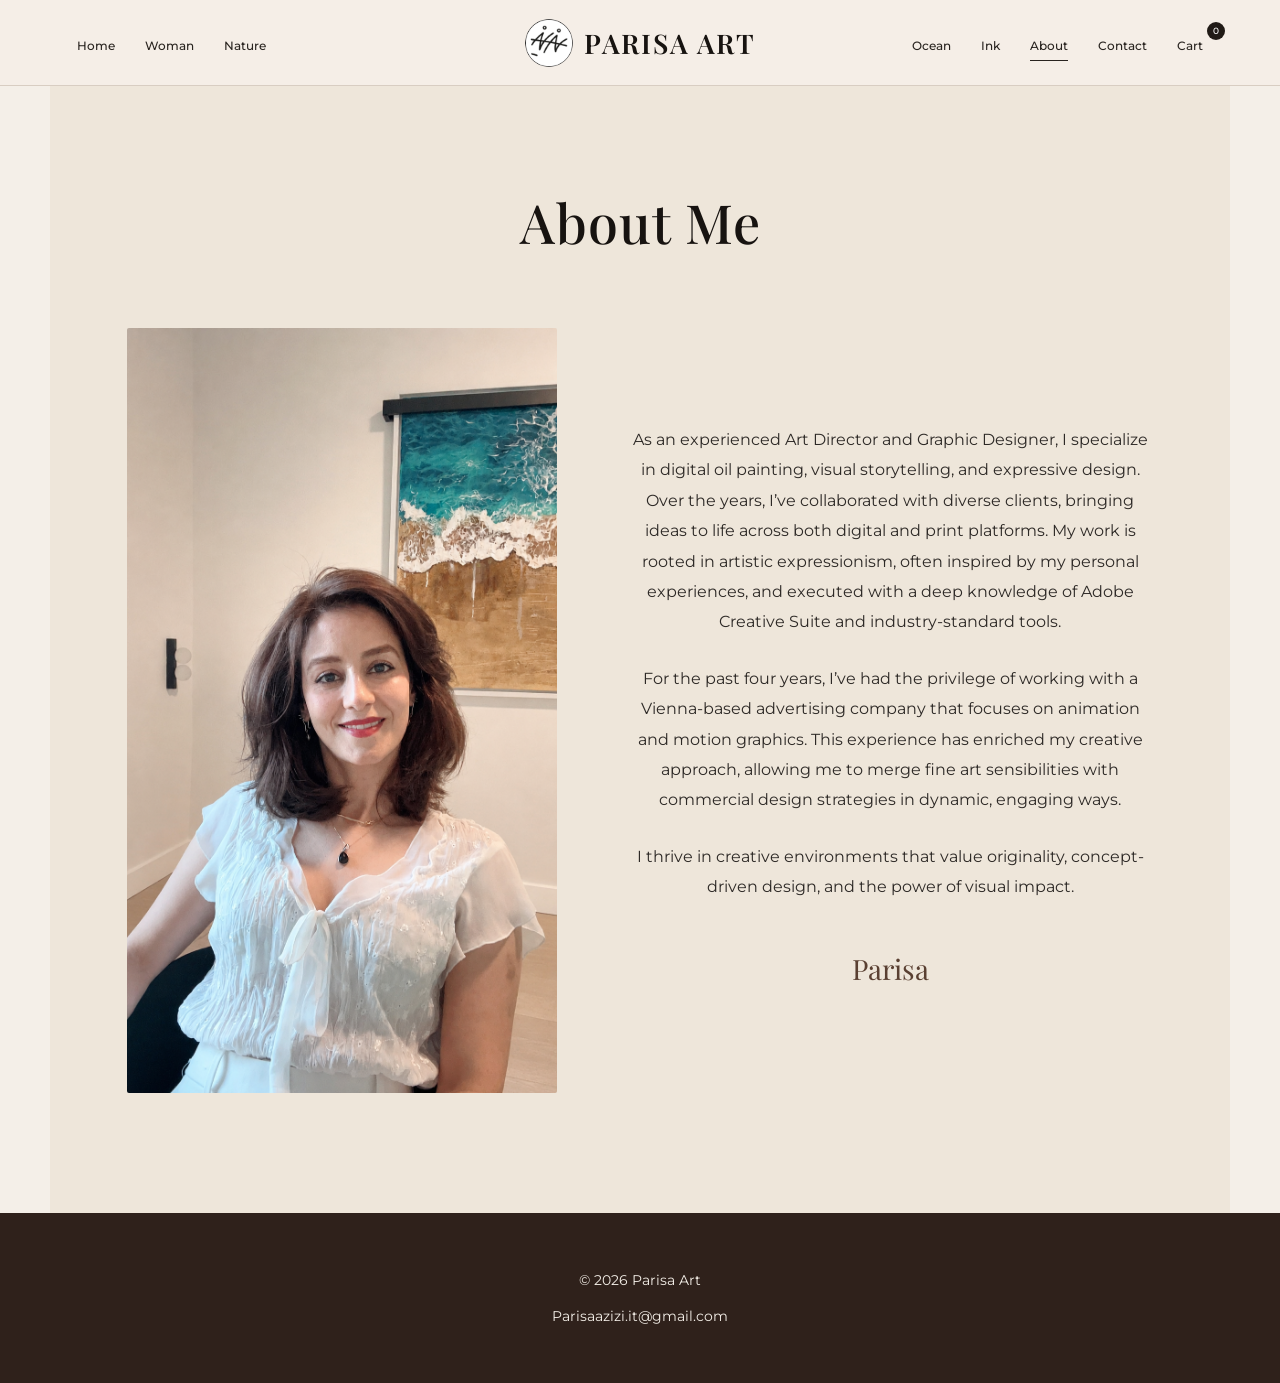
==== about.html @ 65ff2306 "Add files via upload" ====
<!DOCTYPE html>
<html lang="en">
<head>
    <meta charset="UTF-8">
    <meta name="viewport" content="width=device-width, initial-scale=1.0">

    <title>About Me | Parisa Art</title>

    <link rel="icon" type="image/png" href="image/Icon.png">
    <link rel="apple-touch-icon" href="image/Icon.png">

    <link rel="stylesheet" href="style.css">
    <link rel="stylesheet" href="home.css">

    <link rel="preconnect" href="https://fonts.googleapis.com">
    <link rel="preconnect" href="https://fonts.gstatic.com" crossorigin>

    <link href="https://fonts.googleapis.com/css2?family=Montserrat:wght@400;500;600&family=Playfair+Display:wght@500;600&display=swap" rel="stylesheet">

    <style>
        body {
            margin: 0;
            background: #f4efe8;
            color: #171310;
            font-family: "Montserrat", sans-serif;
        }

        .about-page {
            min-height: 100vh;
        }

        .about-section {
            max-width: 1180px;
            margin: 0 auto;
            padding: 100px 6% 120px;
        }

        .about-title {
            text-align: center;
            font-family: "Playfair Display", serif;
            font-size: 54px;
            font-weight: 500;
            margin: 0 0 70px;
            letter-spacing: 1px;
        }

        .about-content {
            display: grid;
            grid-template-columns: 0.9fr 1.1fr;
            gap: 70px;
            align-items: center;
        }

        .about-image-wrapper {
            width: 100%;
        }

        .about-image {
            width: 100%;
            display: block;
            object-fit: cover;
            border-radius: 2px;
        }

        .about-text {
            font-size: 16px;
            line-height: 1.9;
            color: #2d2926;
        }

        .about-text p {
            margin: 0 0 26px;
        }

        .about-signature {
            margin-top: 40px;
            font-family: "Playfair Display", serif;
            font-size: 28px;
            color: #5a4032;
        }

        .about-footer {
            background: #2f211b;
            color: #f4efe8;
            padding: 45px 6%;
            text-align: center;
        }

        .about-footer p {
            margin: 8px 0;
            font-size: 14px;
        }

        .about-footer a {
            color: #f4efe8;
            text-decoration: none;
        }

        @media (max-width: 900px) {
            .about-section {
                padding-top: 70px;
            }

            .about-title {
                font-size: 42px;
                margin-bottom: 50px;
            }

            .about-content {
                grid-template-columns: 1fr;
                gap: 45px;
            }

            .about-image-wrapper {
                max-width: 560px;
                margin: 0 auto;
            }
        }

        @media (max-width: 600px) {
            .about-section {
                padding: 55px 7% 80px;
            }

            .about-title {
                font-size: 34px;
                margin-bottom: 40px;
            }

            .about-text {
                font-size: 15px;
                line-height: 1.8;
            }

            .about-signature {
                font-size: 24px;
            }
        }
    </style>
</head>

<body class="about-page">

<header class="home-header">

    <nav class="home-nav home-nav-left">
        <a href="index.html">Home</a>
        <a href="woman.html">Woman</a>
        <a href="nature.html">Nature</a>
    </nav>

    <a href="index.html" class="home-logo">
        <img src="image/Icon.png" alt="Parisa Art Logo" class="home-logo-image">
        <span>PARISA ART</span>
    </a>

    <nav class="home-nav home-nav-right">
        <a href="ocean.html">Ocean</a>
        <a href="ink.html">Ink</a>
        <a href="about.html" class="active">About</a>
        <a href="index.html#contact">Contact</a>
        <a href="cart.html" class="home-cart">
            Cart <span id="cart-count">0</span>
        </a>
    </nav>

</header>


<main>

    <section class="about-section">

        <h1 class="about-title">About Me</h1>

        <div class="about-content">

            <div class="about-image-wrapper">
                <img
                    src="image/About me.png"
                    alt="Parisa Azizi"
                    class="about-image"
                >
            </div>

            <div class="about-text">

                <p>
                    As an experienced Art Director and Graphic Designer, I specialize in
                    digital oil painting, visual storytelling, and expressive design.
                    Over the years, I’ve collaborated with diverse clients, bringing ideas
                    to life across both digital and print platforms. My work is rooted in
                    artistic expressionism, often inspired by my personal experiences,
                    and executed with a deep knowledge of Adobe Creative Suite and
                    industry-standard tools.
                </p>

                <p>
                    For the past four years, I’ve had the privilege of working with a
                    Vienna-based advertising company that focuses on animation and motion
                    graphics. This experience has enriched my creative approach, allowing
                    me to merge fine art sensibilities with commercial design strategies
                    in dynamic, engaging ways.
                </p>

                <p>
                    I thrive in creative environments that value originality,
                    concept-driven design, and the power of visual impact.
                </p>

                <div class="about-signature">
                    Parisa
                </div>

            </div>

        </div>

    </section>

</main>


<footer class="about-footer">

    <p>© 2026 Parisa Art</p>

    <p>
        <a href="mailto:Parisaazizi.it@gmail.com">
            Parisaazizi.it@gmail.com
        </a>
    </p>

</footer>

<script src="script.js"></script>

</body>
</html>
---- style.css ----
/* =========================
   GENERAL
========================= */

* {
    margin: 0;
    padding: 0;
    box-sizing: border-box;
}


html {
    scroll-behavior: smooth;
}


body {
    font-family: "Montserrat", sans-serif;

    background: #fffdf9;

    color: #1c1c1c;
}


a {
    color: inherit;
}


button {
    font-family: inherit;
}



/* =========================
   HEADER
========================= */

.site-header {
    min-height: 82px;

    display: grid;

    grid-template-columns:
        1fr auto 1fr;

    align-items: center;

    padding:
        0 5%;

    background: white;

    border-bottom:
        1px solid #e8e4dd;

    position: sticky;

    top: 0;

    z-index: 100;
}


.logo {
    justify-self: start;

    text-decoration: none;

    font-size: 22px;

    font-weight: 500;

    letter-spacing: 5px;
}


.main-nav {
    display: flex;

    align-items: center;

    justify-content: center;

    gap: 38px;
}


.main-nav a {
    text-decoration: none;

    font-size: 11px;

    letter-spacing: 1px;
}


.main-nav a:hover {
    opacity: 0.5;
}


.cart-link {
    justify-self: end;

    position: relative;

    text-decoration: none;

    font-size: 11px;

    letter-spacing: 1px;
}


#cart-count {
    display: inline-flex;

    align-items: center;

    justify-content: center;

    width: 20px;

    height: 20px;

    margin-left: 5px;

    border-radius: 50%;

    background: #1c1c1c;

    color: white;

    font-size: 10px;
}



/* =========================
   HOME INTRO
========================= */

.home-intro {
    padding:
        110px 20px
        70px;

    text-align: center;
}


.eyebrow {
    margin-bottom: 20px;

    font-size: 10px;

    letter-spacing: 5px;

    text-transform: uppercase;
}


.home-intro h1 {
    font-family:
        "Playfair Display",
        serif;

    font-size:
        clamp(
            48px,
            6vw,
            85px
        );

    font-weight: 500;

    line-height: 1;
}


.intro-text {
    margin-top: 25px;

    color: #777;

    font-size: 14px;
}



/* =========================
   HOME CATEGORIES
========================= */

.home-categories {
    width: min(
        1450px,
        92%
    );

    margin:
        0 auto 120px;

    display: grid;

    grid-template-columns:
        repeat(
            2,
            minmax(0, 1fr)
        );

    gap: 55px 35px;
}


.category-card {
    text-decoration: none;

    display: block;
}


.category-image {
    overflow: hidden;

    background: #eee8df;
}


.category-image img {
    width: 100%;

    height: 620px;

    display: block;

    object-fit: cover;

    transition:
        transform 0.5s ease;
}


.category-card:hover
.category-image img {
    transform:
        scale(1.025);
}


.category-info {
    padding:
        20px 2px;
}


.category-info h2 {
    margin-bottom: 8px;

    font-family:
        "Playfair Display",
        serif;

    font-size: 36px;

    font-weight: 500;
}


.category-info span {
    font-size: 11px;

    letter-spacing: 1px;
}



/* =========================
   ABOUT HOME
========================= */

.about-section {
    padding:
        120px 20px;

    text-align: center;

    background: #eee6da;
}


.about-section h2 {
    margin:
        20px 0 25px;

    font-family:
        "Playfair Display",
        serif;

    font-size: 50px;

    font-weight: 500;
}


.about-section > p:last-child {
    max-width: 650px;

    margin: auto;

    color: #555;

    line-height: 1.9;

    font-size: 14px;
}



/* =========================
   COLLECTION HEADER
========================= */

.collection-header {
    padding:
        100px 20px
        75px;

    text-align: center;
}


.collection-header h1 {
    font-family:
        "Playfair Display",
        serif;

    font-size:
        clamp(
            45px,
            6vw,
            72px
        );

    font-weight: 500;
}


.collection-header > p:last-child {
    max-width: 650px;

    margin:
        22px auto 0;

    color: #777;

    font-size: 14px;

    line-height: 1.8;
}



/* =========================
   COLLECTION GRID
========================= */

.collection-container {
    width: min(
        1450px,
        92%
    );

    margin:
        0 auto;

    padding-bottom:
        120px;
}


.art-grid {
    display: grid;

    grid-template-columns:
        repeat(
            3,
            minmax(0, 1fr)
        );

    gap:
        70px 35px;
}


.art-card {
    min-width: 0;
}


.image-container {
    position: relative;

    overflow: hidden;

    background: #f1ece4;
}


.image-container img {
    width: 100%;

    height: 520px;

    display: block;

    object-fit: contain;

    background: #f1ece4;

    transition:
        transform 0.4s ease;
}


.art-card:hover
.image-container img {
    transform:
        scale(1.015);
}



/* =========================
   FAVORITE
========================= */

.heart {
    position: absolute;

    top: 15px;

    right: 15px;

    width: 40px;

    height: 40px;

    display: flex;

    align-items: center;

    justify-content: center;

    border: none;

    border-radius: 50%;

    background:
        rgba(
            255,
            255,
            255,
            0.92
        );

    cursor: pointer;

    font-size: 20px;
}


.heart.active {
    color: #a32929;
}



/* =========================
   ART INFO
========================= */

.art-details {
    padding-top: 18px;
}


.art-details h3 {
    margin-bottom: 7px;

    font-size: 16px;

    font-weight: 600;
}


.art-details p {
    min-height: 28px;

    margin-bottom: 18px;

    color: #777;

    font-size: 11px;
}


.art-bottom {
    display: flex;

    justify-content:
        space-between;

    align-items: center;

    gap: 20px;
}


.art-bottom strong {
    font-size: 16px;
}


.add-cart {
    border: none;

    background: transparent;

    cursor: pointer;

    text-decoration: underline;

    font-size: 11px;
}



/* =========================
   FOOTER
========================= */

footer {
    padding:
        65px 20px;

    text-align: center;

    background: #1d1d1d;

    color: white;

    font-size: 11px;

    line-height: 2;
}


.footer-logo {
    margin-bottom: 14px;

    font-size: 23px;

    letter-spacing: 5px;
}



/* =========================
   CART PAGE
========================= */

.cart-page {
    width: min(
        1100px,
        90%
    );

    min-height: 65vh;

    margin:
        80px auto;
}


.cart-page h1 {
    margin-bottom: 45px;

    font-family:
        "Playfair Display",
        serif;

    font-size: 52px;

    font-weight: 500;
}


.cart-item {
    display: grid;

    grid-template-columns:
        120px
        1fr
        auto
        auto;

    gap: 25px;

    align-items: center;

    padding:
        25px 0;

    border-bottom:
        1px solid #ddd;
}


.cart-item-image {
    width: 110px;

    height: 130px;

    object-fit: contain;

    background: #f1ece4;
}


.cart-item-info h3 {
    margin-bottom: 8px;

    font-size: 16px;
}


.cart-item-info p {
    color: #777;

    font-size: 11px;
}


.cart-item-price {
    font-weight: 600;
}


.remove-button {
    border: none;

    background: transparent;

    cursor: pointer;

    text-decoration: underline;
}


.cart-summary {
    width: min(
        420px,
        100%
    );

    margin:
        50px 0
        0 auto;

    padding: 30px;

    background: #f1ece4;
}


.cart-summary-row {
    display: flex;

    justify-content:
        space-between;

    margin-bottom: 25px;

    font-size: 19px;

    font-weight: 600;
}


.checkout-button {
    width: 100%;

    padding: 16px;

    border: none;

    background: #1d1d1d;

    color: white;

    cursor: pointer;
}


.empty-cart {
    padding:
        60px 0;

    color: #777;
}



/* =========================
   TABLET
========================= */

@media
(max-width: 1000px) {

    .site-header {
        grid-template-columns:
            1fr auto;
    }


    .main-nav {
        display: none;
    }


    .home-categories {
        grid-template-columns:
            1fr 1fr;
    }


    .category-image img {
        height: 480px;
    }


    .art-grid {
        grid-template-columns:
            repeat(
                2,
                1fr
            );
    }

}



/* =========================
   MOBILE
========================= */

@media
(max-width: 650px) {

    .site-header {
        min-height: 70px;

        padding:
            0 20px;
    }


    .logo {
        font-size: 17px;

        letter-spacing: 3px;
    }


    .home-intro {
        padding-top: 80px;
    }


    .home-categories {
        grid-template-columns:
            1fr;

        gap: 45px;
    }


    .category-image img {
        height: 480px;
    }


    .category-info h2 {
        font-size: 31px;
    }


    .collection-container {
        width: calc(
            100% - 40px
        );
    }


    .art-grid {
        grid-template-columns:
            1fr;
    }


    .image-container img {
        height: auto;

        max-height: 650px;
    }


    .cart-item {
        grid-template-columns:
            90px 1fr;
    }


    .cart-item-price,
    .remove-button {
        grid-column: 2;
    }

}
---- home.css ----
/* =========================================
   HOME PAGE
========================================= */

.home-page {
    margin: 0;
    background: #fffaf5 !important;
    color: #241f1b;
}


/* =========================================
   HEADER
========================================= */

.home-header {
    height: 86px;

    display: grid;

    grid-template-columns:
        1fr auto 1fr;

    align-items: center;

    padding: 0 6%;

    background: #f5eee7;

    border-bottom:
        1px solid #d8cdc2;

    position: relative;

    z-index: 20;
}


.home-nav {
    display: flex;

    align-items: center;

    gap: 30px;
}


.home-nav-left {
    justify-content: flex-start;
}


.home-nav-right {
    justify-content: flex-end;
}


.home-nav a {
    position: relative;

    padding: 32px 0 27px;

    color: #28231f;

    text-decoration: none;

    font-size: 12px;

    font-weight: 500;
}


.home-nav a::after {
    content: "";

    position: absolute;

    left: 0;

    bottom: 19px;

    width: 0;

    height: 1px;

    background: #28231f;

    transition: width 0.25s ease;
}


.home-nav a:hover::after,
.home-nav a.active::after {
    width: 100%;
}


/* =========================================
   LOGO
========================================= */

.home-logo {
    display: flex;

    align-items: center;

    justify-content: center;

    gap: 11px;

    color: #171310;

    text-decoration: none;

    font-family:
        "Playfair Display",
        serif;

    font-size: 27px;

    font-weight: 600;

    letter-spacing: 2px;

    white-space: nowrap;
}


.home-logo-image {
    width: 48px;

    height: 48px;

    display: block;

    object-fit: cover;

    border-radius: 50%;
}


.home-cart {
    position: relative;
}


.home-cart #cart-count {
    position: absolute;

    top: 16px;

    right: -22px;

    width: 18px;

    height: 18px;

    display: flex;

    align-items: center;

    justify-content: center;

    background: #201a16;

    color: white;

    border-radius: 50%;

    font-size: 9px;
}


/* =========================================
   HERO
========================================= */

.home-hero {
    position: relative;

    min-height: 610px;

    display: flex;

    align-items: center;

    justify-content: center;

    overflow: hidden;

    text-align: center;

    background: #ddd;
}


.home-hero-background {
    position: absolute;

    inset: -20px;

    background-image:
        url("image/Head.jpg");

    background-size: cover;

    background-position: center;

    filter: blur(7px);

    transform: scale(1.06);
}


.home-hero::after {
    content: "";

    position: absolute;

    inset: 0;

    background:
        rgba(255, 248, 241, 0.10);
}


.home-hero-content {
    position: relative;

    z-index: 2;

    max-width: 950px;

    padding: 50px 25px;

    color: #161311;
}


.home-hero-content > p {
    margin-bottom: 32px;

    font-size: 15px;

    letter-spacing: 1px;
}


.home-hero-content h1 {
    margin-bottom: 24px;

    font-family:
        "Playfair Display",
        serif;

    font-size:
        clamp(
            58px,
            7vw,
            90px
        );

    font-weight: 600;

    line-height: 1;
}


.home-hero-content span {
    font-size: 16px;
}


/* =========================================
   ABOUT ME BROWN STRIP
========================================= */

.about-strip {
    padding:
        55px 7%;

    background: #8e6c55;

    color: #fffaf4;
}


.about-strip-inner {
    width:
        min(
            1250px,
            100%
        );

    margin: auto;

    display: grid;

    grid-template-columns:
        0.8fr 1.2fr;

    gap: 80px;

    align-items: center;
}


.about-strip-title > p {
    margin-bottom: 10px;

    font-size: 10px;

    letter-spacing: 4px;
}


.about-strip-title h2 {
    font-family:
        "Playfair Display",
        serif;

    font-size: 47px;

    font-weight: 500;
}


.about-strip-text p {
    max-width: 650px;

    margin-bottom: 15px;

    font-size: 14px;

    line-height: 1.9;

    color: #f6eee8;
}


/* =========================================
   COLLECTION BANNER
========================================= */

.collection-banner {
    margin:
        55px auto 45px;

    width:
        min(
            92%,
            1400px
        );

    padding:
        50px 20px;

    text-align: center;

    background:
        linear-gradient(
            115deg,
            #d9c4b2,
            #f1e4d8,
            #c8ac95
        );

    border:
        1px solid #d5c4b5;
}


.collection-banner > p {
    margin-bottom: 10px;

    font-size: 10px;

    letter-spacing: 5px;
}


.collection-banner h2 {
    font-family:
        "Playfair Display",
        serif;

    font-size: 51px;

    font-weight: 500;
}


.collection-banner span {
    display: block;

    margin-top: 12px;

    font-size: 13px;

    color: #66584d;
}


/* =========================================
   FOUR COLLECTIONS
========================================= */

.home-collections {
    width:
        min(
            1400px,
            92%
        );

    margin:
        0 auto 110px;

    display: grid;

    grid-template-columns:
        repeat(
            4,
            minmax(0, 1fr)
        );

    gap: 20px;
}


.home-collection-card {
    display: block;

    background: #eee2d7;

    border:
        1px solid #dfd0c3;

    text-decoration: none;

    transition:
        transform 0.25s ease;
}


.home-collection-card:hover {
    transform:
        translateY(-5px);
}


.home-collection-image {
    margin:
        14px 14px 0;

    overflow: hidden;

    background: #ddd2c8;
}


.home-collection-image img {
    width: 100%;

    height: 390px;

    display: block;

    object-fit: cover;

    transition:
        transform 0.45s ease;
}


.home-collection-card:hover
.home-collection-image img {
    transform:
        scale(1.025);
}


.home-collection-info {
    padding:
        20px 18px 25px;

    text-align: center;

    color: #2d261f;
}


.home-collection-info p {
    margin-bottom: 5px;

    color: #89766a;

    font-size: 9px;

    letter-spacing: 2px;

    text-transform: uppercase;
}


.home-collection-info h3 {
    margin-bottom: 20px;

    font-family:
        "Playfair Display",
        serif;

    font-size: 26px;

    font-weight: 500;
}


.home-collection-info span {
    display: inline-block;

    padding:
        11px 22px;

    background: #c5aa94;

    font-size: 9px;

    letter-spacing: 1px;
}


/* =========================================
   ARTIST STORY
========================================= */

.home-about {
    display: grid;

    grid-template-columns:
        1fr 1fr;

    gap: 90px;

    padding:
        100px 10%;

    background: #f1e7dd;
}


.home-about-left > p {
    margin-bottom: 17px;

    font-size: 10px;

    letter-spacing: 5px;
}


.home-about-left h2 {
    max-width: 550px;

    font-family:
        "Playfair Display",
        serif;

    font-size: 56px;

    font-weight: 500;

    line-height: 1.05;
}


.home-about-right {
    display: flex;

    flex-direction: column;

    justify-content: center;
}


.home-about-right p {
    max-width: 600px;

    margin-bottom: 17px;

    color: #62574e;

    font-size: 14px;

    line-height: 1.9;
}


/* =========================================
   CONTACT - WHITE SECTION
========================================= */

.home-contact-white {
    padding:
        105px 10%;

    display: grid;

    grid-template-columns:
        0.8fr 1.2fr;

    gap: 90px;

    background: #fffaf5;

    color: #2a241f;
}


.contact-white-title > p {
    margin-bottom: 15px;

    color: #8f7665;

    font-size: 10px;

    letter-spacing: 5px;
}


.contact-white-title h2 {
    margin: 0;

    font-family:
        "Playfair Display",
        serif;

    font-size: 55px;

    font-weight: 500;
}


.contact-white-intro {
    max-width: 650px;

    margin:
        0 0 35px;

    color: #665a51;

    font-size: 14px;

    line-height: 1.9;
}


.contact-white-row {
    padding:
        20px 0;

    border-top:
        1px solid #d8cdc3;
}


.contact-white-row:last-child {
    border-bottom:
        1px solid #d8cdc3;
}


.contact-white-row span {
    display: block;

    margin-bottom: 8px;

    color: #9b8372;

    font-size: 9px;

    letter-spacing: 3px;
}


.contact-white-row a {
    color: #2a241f;

    text-decoration: none;

    font-family:
        "Playfair Display",
        serif;

    font-size: 22px;
}


.contact-white-row a:hover {
    opacity: 0.6;
}


/* =========================================
   FOOTER
========================================= */

.home-footer {
    padding:
        65px 20px;

    text-align: center;

    background: #231f1b;

    color: white;
}


.home-footer-logo {
    display: inline-block;

    margin-bottom: 30px;

    color: white;

    text-decoration: none;

    font-family:
        "Playfair Display",
        serif;

    font-size: 27px;

    letter-spacing: 4px;
}


.home-footer-links {
    display: flex;

    justify-content: center;

    flex-wrap: wrap;

    gap: 30px;

    margin-bottom: 32px;
}


.home-footer-links a {
    color: #e9ded4;

    text-decoration: none;

    font-size: 11px;
}


.home-footer > p {
    color: #b6aaa0;

    font-size: 10px;
}


/* =========================================
   TABLET
========================================= */

@media
(max-width: 1000px) {

    .home-header {
        grid-template-columns:
            1fr auto;
    }


    .home-nav-left,
    .home-nav-right > a:not(.home-cart) {
        display: none;
    }


    .home-logo {
        justify-self: start;
    }


    .home-nav-right {
        justify-self: end;
    }


    .about-strip-inner {
        grid-template-columns:
            1fr;

        gap: 30px;
    }


    .home-collections {
        grid-template-columns:
            repeat(
                2,
                1fr
            );
    }


    .home-collection-image img {
        height: 470px;
    }


    .home-about,
    .home-contact-white {
        grid-template-columns:
            1fr;

        gap: 40px;
    }

}


/* =========================================
   MOBILE
========================================= */

@media
(max-width: 650px) {

    .home-header {
        height: 72px;

        padding:
            0 20px;
    }


    .home-logo {
        font-size: 19px;

        gap: 8px;
    }


    .home-logo-image {
        width: 38px;

        height: 38px;
    }


    .home-hero {
        min-height: 480px;
    }


    .home-hero-content h1 {
        font-size: 51px;
    }


    .home-hero-content span {
        font-size: 13px;
    }


    .about-strip {
        padding:
            50px 25px;
    }


    .about-strip-title h2 {
        font-size: 40px;
    }


    .collection-banner {
        margin-top: 30px;
    }


    .collection-banner h2 {
        font-size: 40px;
    }


    .home-collections {
        grid-template-columns:
            1fr;
    }


    .home-collection-image img {
        height: 500px;
    }


    .home-about {
        padding:
            75px 25px;
    }


    .home-about-left h2 {
        font-size: 43px;
    }


    .home-contact-white {
        padding:
            75px 25px;
    }


    .contact-white-title h2 {
        font-size: 43px;
    }


    .contact-white-row a {
        font-size: 17px;
    }

}
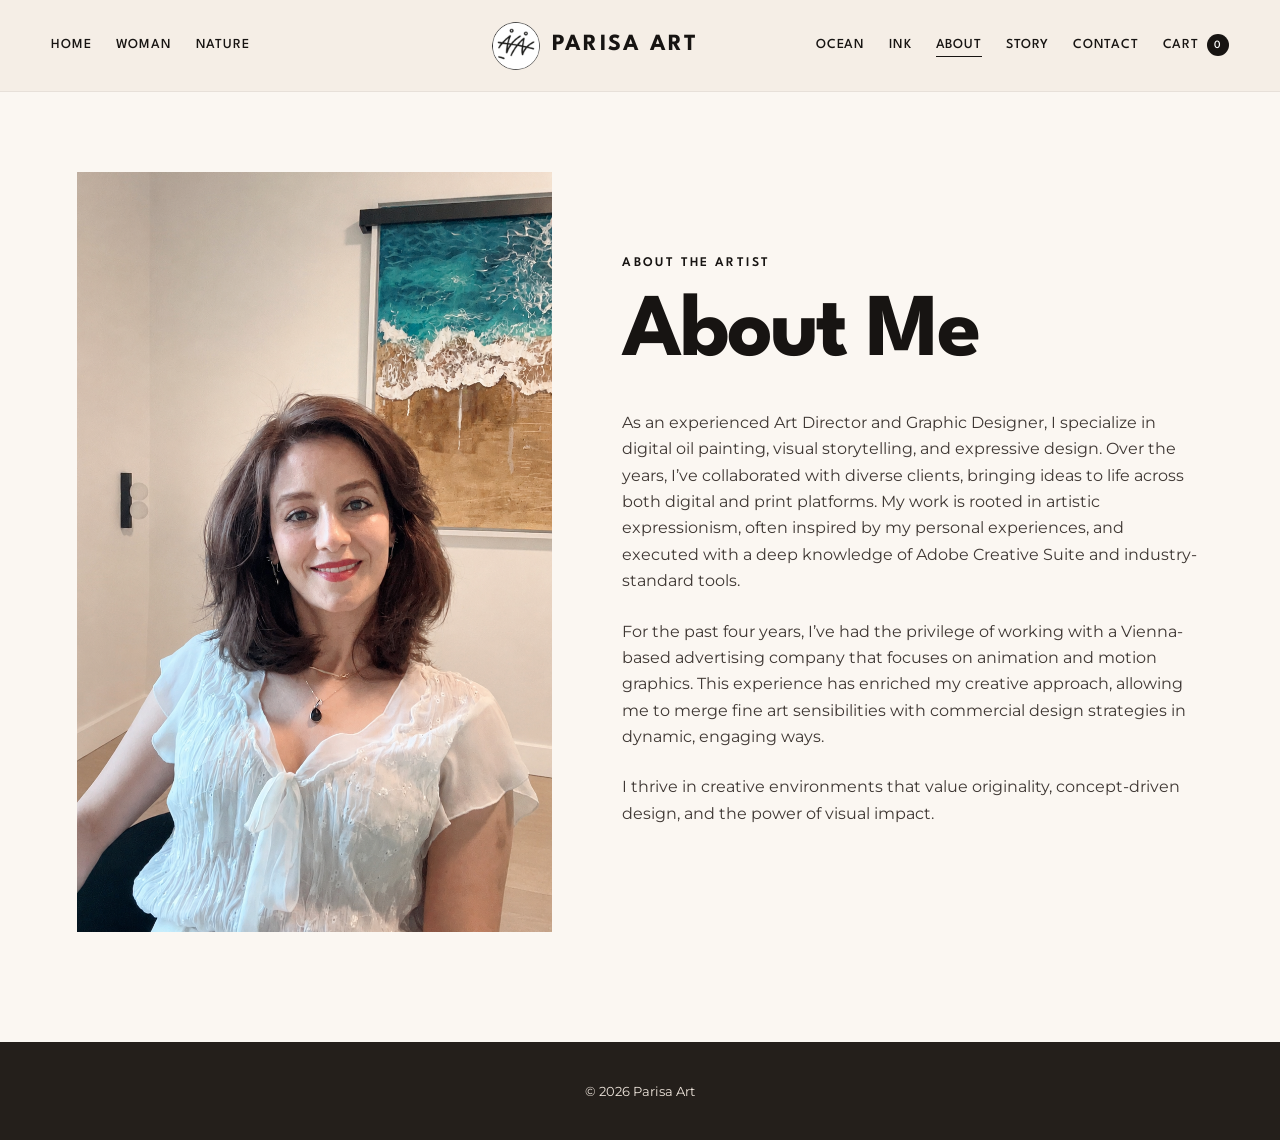
==== commit 9296a30a: "Add files via upload" ====
--- a/about.html
+++ b/about.html
@@ -1,239 +1,41 @@
-<!DOCTYPE html>
-<html lang="en">
-<head>
-    <meta charset="UTF-8">
-    <meta name="viewport" content="width=device-width, initial-scale=1.0">
-
-    <title>About Me | Parisa Art</title>
-
-    <link rel="icon" type="image/png" href="image/Icon.png">
-    <link rel="apple-touch-icon" href="image/Icon.png">
-
-    <link rel="stylesheet" href="style.css">
-    <link rel="stylesheet" href="home.css">
-
-    <link rel="preconnect" href="https://fonts.googleapis.com">
-    <link rel="preconnect" href="https://fonts.gstatic.com" crossorigin>
-
-    <link href="https://fonts.googleapis.com/css2?family=Montserrat:wght@400;500;600&family=Playfair+Display:wght@500;600&display=swap" rel="stylesheet">
-
-    <style>
-        body {
-            margin: 0;
-            background: #f4efe8;
-            color: #171310;
-            font-family: "Montserrat", sans-serif;
-        }
-
-        .about-page {
-            min-height: 100vh;
-        }
-
-        .about-section {
-            max-width: 1180px;
-            margin: 0 auto;
-            padding: 100px 6% 120px;
-        }
-
-        .about-title {
-            text-align: center;
-            font-family: "Playfair Display", serif;
-            font-size: 54px;
-            font-weight: 500;
-            margin: 0 0 70px;
-            letter-spacing: 1px;
-        }
-
-        .about-content {
-            display: grid;
-            grid-template-columns: 0.9fr 1.1fr;
-            gap: 70px;
-            align-items: center;
-        }
-
-        .about-image-wrapper {
-            width: 100%;
-        }
-
-        .about-image {
-            width: 100%;
-            display: block;
-            object-fit: cover;
-            border-radius: 2px;
-        }
-
-        .about-text {
-            font-size: 16px;
-            line-height: 1.9;
-            color: #2d2926;
-        }
-
-        .about-text p {
-            margin: 0 0 26px;
-        }
-
-        .about-signature {
-            margin-top: 40px;
-            font-family: "Playfair Display", serif;
-            font-size: 28px;
-            color: #5a4032;
-        }
-
-        .about-footer {
-            background: #2f211b;
-            color: #f4efe8;
-            padding: 45px 6%;
-            text-align: center;
-        }
-
-        .about-footer p {
-            margin: 8px 0;
-            font-size: 14px;
-        }
-
-        .about-footer a {
-            color: #f4efe8;
-            text-decoration: none;
-        }
-
-        @media (max-width: 900px) {
-            .about-section {
-                padding-top: 70px;
-            }
-
-            .about-title {
-                font-size: 42px;
-                margin-bottom: 50px;
-            }
-
-            .about-content {
-                grid-template-columns: 1fr;
-                gap: 45px;
-            }
-
-            .about-image-wrapper {
-                max-width: 560px;
-                margin: 0 auto;
-            }
-        }
-
-        @media (max-width: 600px) {
-            .about-section {
-                padding: 55px 7% 80px;
-            }
-
-            .about-title {
-                font-size: 34px;
-                margin-bottom: 40px;
-            }
-
-            .about-text {
-                font-size: 15px;
-                line-height: 1.8;
-            }
-
-            .about-signature {
-                font-size: 24px;
-            }
-        }
-    </style>
-</head>
-
-<body class="about-page">
-
-<header class="home-header">
-
-    <nav class="home-nav home-nav-left">
-        <a href="index.html">Home</a>
-        <a href="woman.html">Woman</a>
-        <a href="nature.html">Nature</a>
-    </nav>
-
-    <a href="index.html" class="home-logo">
-        <img src="image/Icon.png" alt="Parisa Art Logo" class="home-logo-image">
-        <span>PARISA ART</span>
-    </a>
-
-    <nav class="home-nav home-nav-right">
-        <a href="ocean.html">Ocean</a>
-        <a href="ink.html">Ink</a>
-        <a href="about.html" class="active">About</a>
-        <a href="index.html#contact">Contact</a>
-        <a href="cart.html" class="home-cart">
-            Cart <span id="cart-count">0</span>
-        </a>
-    </nav>
-
-</header>
-
-
-<main>
-
-    <section class="about-section">
-
-        <h1 class="about-title">About Me</h1>
-
-        <div class="about-content">
-
-            <div class="about-image-wrapper">
-                <img
-                    src="image/About me.png"
-                    alt="Parisa Azizi"
-                    class="about-image"
-                >
-            </div>
-
-            <div class="about-text">
-
-                <p>
-                    As an experienced Art Director and Graphic Designer, I specialize in
-                    digital oil painting, visual storytelling, and expressive design.
-                    Over the years, I’ve collaborated with diverse clients, bringing ideas
-                    to life across both digital and print platforms. My work is rooted in
-                    artistic expressionism, often inspired by my personal experiences,
-                    and executed with a deep knowledge of Adobe Creative Suite and
-                    industry-standard tools.
-                </p>
-
-                <p>
-                    For the past four years, I’ve had the privilege of working with a
-                    Vienna-based advertising company that focuses on animation and motion
-                    graphics. This experience has enriched my creative approach, allowing
-                    me to merge fine art sensibilities with commercial design strategies
-                    in dynamic, engaging ways.
-                </p>
-
-                <p>
-                    I thrive in creative environments that value originality,
-                    concept-driven design, and the power of visual impact.
-                </p>
-
-                <div class="about-signature">
-                    Parisa
-                </div>
-
-            </div>
-
-        </div>
-
-    </section>
-
-</main>
-
-
-<footer class="about-footer">
-
-    <p>© 2026 Parisa Art</p>
-
-    <p>
-        <a href="mailto:Parisaazizi.it@gmail.com">
-            Parisaazizi.it@gmail.com
-        </a>
-    </p>
-
-</footer>
-
-<script src="script.js"></script>
-
-</body>
-</html>+<!DOCTYPE html>
+<html lang="en">
+<head>
+  <meta charset="UTF-8">
+  <meta name="viewport" content="width=device-width, initial-scale=1.0">
+  <title>About Me | Parisa Art</title>
+  <meta name="description" content="About Parisa Azizi, Art Director, Graphic Designer and digital painter.">
+  <link rel="icon" type="image/png" href="image/Icon.png">
+  <link rel="apple-touch-icon" href="image/Icon.png">
+  <link rel="preconnect" href="https://fonts.googleapis.com">
+  <link rel="preconnect" href="https://fonts.gstatic.com" crossorigin>
+  <link href="https://fonts.googleapis.com/css2?family=League+Spartan:wght@400;500;600;700;800&family=Montserrat:wght@400;500;600&display=swap" rel="stylesheet">
+  <link rel="stylesheet" href="style.css">
+</head>
+<body>
+<header class="site-header">
+  <button class="mobile-menu-button" type="button" aria-label="Open menu" aria-expanded="false">☰</button>
+  <nav class="site-nav site-nav-left"><a href="index.html">Home</a><a href="woman.html">Woman</a><a href="nature.html">Nature</a></nav>
+  <a href="index.html" class="site-logo"><img src="image/Icon.png" alt="Parisa Art logo"><span>PARISA ART</span></a>
+  <nav class="site-nav site-nav-right"><a href="ocean.html">Ocean</a><a href="ink.html">Ink</a><a href="about.html" class="active">About</a><a href="story.html">Story</a><a href="index.html#contact">Contact</a></nav>
+  <a href="cart.html" class="site-cart">Cart <span id="cart-count">0</span></a>
+  <div class="mobile-nav"><a href="index.html">Home</a><a href="woman.html">Woman</a><a href="nature.html">Nature</a><a href="ocean.html">Ocean</a><a href="ink.html">Ink</a><a href="about.html">About</a><a href="story.html">Story</a><a href="index.html#contact">Contact</a><a href="cart.html">Cart</a></div>
+</header>
+
+<main class="page-shell">
+  <section class="about-layout">
+    <div class="about-image-wrap"><img src="image/About me.png" alt="Parisa Azizi"></div>
+    <div class="about-copy">
+      <p class="eyebrow">ABOUT THE ARTIST</p>
+      <h1>About Me</h1>
+      <p>As an experienced Art Director and Graphic Designer, I specialize in digital oil painting, visual storytelling, and expressive design. Over the years, I’ve collaborated with diverse clients, bringing ideas to life across both digital and print platforms. My work is rooted in artistic expressionism, often inspired by my personal experiences, and executed with a deep knowledge of Adobe Creative Suite and industry-standard tools.</p>
+      <p>For the past four years, I’ve had the privilege of working with a Vienna-based advertising company that focuses on animation and motion graphics. This experience has enriched my creative approach, allowing me to merge fine art sensibilities with commercial design strategies in dynamic, engaging ways.</p>
+      <p>I thrive in creative environments that value originality, concept-driven design, and the power of visual impact.</p>
+    </div>
+  </section>
+</main>
+
+<footer class="site-footer">© 2026 Parisa Art</footer>
+<script src="script.js"></script>
+</body>
+</html>
--- a/style.css
+++ b/style.css
@@ -1,835 +1,365 @@
-/* =========================
-   GENERAL
-========================= */
-
-* {
-    margin: 0;
-    padding: 0;
-    box-sizing: border-box;
-}
-
-
-html {
-    scroll-behavior: smooth;
-}
-
-
-body {
-    font-family: "Montserrat", sans-serif;
-
-    background: #fffdf9;
-
-    color: #1c1c1c;
-}
-
-
-a {
-    color: inherit;
-}
-
-
-button {
-    font-family: inherit;
-}
-
-
-
-/* =========================
-   HEADER
-========================= */
-
-.site-header {
-    min-height: 82px;
-
-    display: grid;
-
-    grid-template-columns:
-        1fr auto 1fr;
-
-    align-items: center;
-
-    padding:
-        0 5%;
-
-    background: white;
-
-    border-bottom:
-        1px solid #e8e4dd;
-
-    position: sticky;
-
-    top: 0;
-
-    z-index: 100;
-}
-
-
-.logo {
-    justify-self: start;
-
-    text-decoration: none;
-
-    font-size: 22px;
-
-    font-weight: 500;
-
-    letter-spacing: 5px;
-}
-
-
-.main-nav {
-    display: flex;
-
-    align-items: center;
-
-    justify-content: center;
-
-    gap: 38px;
-}
-
-
-.main-nav a {
-    text-decoration: none;
-
-    font-size: 11px;
-
-    letter-spacing: 1px;
-}
-
-
-.main-nav a:hover {
-    opacity: 0.5;
-}
-
-
-.cart-link {
-    justify-self: end;
-
-    position: relative;
-
-    text-decoration: none;
-
-    font-size: 11px;
-
-    letter-spacing: 1px;
-}
-
-
-#cart-count {
-    display: inline-flex;
-
-    align-items: center;
-
-    justify-content: center;
-
-    width: 20px;
-
-    height: 20px;
-
-    margin-left: 5px;
-
-    border-radius: 50%;
-
-    background: #1c1c1c;
-
-    color: white;
-
-    font-size: 10px;
-}
-
-
-
-/* =========================
-   HOME INTRO
-========================= */
-
-.home-intro {
-    padding:
-        110px 20px
-        70px;
-
-    text-align: center;
-}
-
-
-.eyebrow {
-    margin-bottom: 20px;
-
-    font-size: 10px;
-
-    letter-spacing: 5px;
-
-    text-transform: uppercase;
-}
-
-
-.home-intro h1 {
-    font-family:
-        "Playfair Display",
-        serif;
-
-    font-size:
-        clamp(
-            48px,
-            6vw,
-            85px
-        );
-
-    font-weight: 500;
-
-    line-height: 1;
-}
-
-
-.intro-text {
-    margin-top: 25px;
-
-    color: #777;
-
-    font-size: 14px;
-}
-
-
-
-/* =========================
-   HOME CATEGORIES
-========================= */
-
-.home-categories {
-    width: min(
-        1450px,
-        92%
-    );
-
-    margin:
-        0 auto 120px;
-
-    display: grid;
-
-    grid-template-columns:
-        repeat(
-            2,
-            minmax(0, 1fr)
-        );
-
-    gap: 55px 35px;
-}
-
-
-.category-card {
-    text-decoration: none;
-
-    display: block;
-}
-
-
-.category-image {
-    overflow: hidden;
-
-    background: #eee8df;
-}
-
-
-.category-image img {
-    width: 100%;
-
-    height: 620px;
-
-    display: block;
-
-    object-fit: cover;
-
-    transition:
-        transform 0.5s ease;
-}
-
-
-.category-card:hover
-.category-image img {
-    transform:
-        scale(1.025);
-}
-
-
-.category-info {
-    padding:
-        20px 2px;
-}
-
-
-.category-info h2 {
-    margin-bottom: 8px;
-
-    font-family:
-        "Playfair Display",
-        serif;
-
-    font-size: 36px;
-
-    font-weight: 500;
-}
-
-
-.category-info span {
-    font-size: 11px;
-
-    letter-spacing: 1px;
-}
-
-
-
-/* =========================
-   ABOUT HOME
-========================= */
-
-.about-section {
-    padding:
-        120px 20px;
-
-    text-align: center;
-
-    background: #eee6da;
-}
-
-
-.about-section h2 {
-    margin:
-        20px 0 25px;
-
-    font-family:
-        "Playfair Display",
-        serif;
-
-    font-size: 50px;
-
-    font-weight: 500;
-}
-
-
-.about-section > p:last-child {
-    max-width: 650px;
-
-    margin: auto;
-
-    color: #555;
-
-    line-height: 1.9;
-
-    font-size: 14px;
-}
-
-
-
-/* =========================
-   COLLECTION HEADER
-========================= */
-
-.collection-header {
-    padding:
-        100px 20px
-        75px;
-
-    text-align: center;
-}
-
-
-.collection-header h1 {
-    font-family:
-        "Playfair Display",
-        serif;
-
-    font-size:
-        clamp(
-            45px,
-            6vw,
-            72px
-        );
-
-    font-weight: 500;
-}
-
-
-.collection-header > p:last-child {
-    max-width: 650px;
-
-    margin:
-        22px auto 0;
-
-    color: #777;
-
-    font-size: 14px;
-
-    line-height: 1.8;
-}
-
-
-
-/* =========================
-   COLLECTION GRID
-========================= */
-
-.collection-container {
-    width: min(
-        1450px,
-        92%
-    );
-
-    margin:
-        0 auto;
-
-    padding-bottom:
-        120px;
-}
-
-
-.art-grid {
-    display: grid;
-
-    grid-template-columns:
-        repeat(
-            3,
-            minmax(0, 1fr)
-        );
-
-    gap:
-        70px 35px;
-}
-
-
-.art-card {
-    min-width: 0;
-}
-
-
-.image-container {
-    position: relative;
-
-    overflow: hidden;
-
-    background: #f1ece4;
-}
-
-
-.image-container img {
-    width: 100%;
-
-    height: 520px;
-
-    display: block;
-
-    object-fit: contain;
-
-    background: #f1ece4;
-
-    transition:
-        transform 0.4s ease;
-}
-
-
-.art-card:hover
-.image-container img {
-    transform:
-        scale(1.015);
-}
-
-
-
-/* =========================
-   FAVORITE
-========================= */
-
-.heart {
-    position: absolute;
-
-    top: 15px;
-
-    right: 15px;
-
-    width: 40px;
-
-    height: 40px;
-
-    display: flex;
-
-    align-items: center;
-
-    justify-content: center;
-
-    border: none;
-
-    border-radius: 50%;
-
-    background:
-        rgba(
-            255,
-            255,
-            255,
-            0.92
-        );
-
-    cursor: pointer;
-
-    font-size: 20px;
-}
-
-
-.heart.active {
-    color: #a32929;
-}
-
-
-
-/* =========================
-   ART INFO
-========================= */
-
-.art-details {
-    padding-top: 18px;
-}
-
-
-.art-details h3 {
-    margin-bottom: 7px;
-
-    font-size: 16px;
-
-    font-weight: 600;
-}
-
-
-.art-details p {
-    min-height: 28px;
-
-    margin-bottom: 18px;
-
-    color: #777;
-
-    font-size: 11px;
-}
-
-
-.art-bottom {
-    display: flex;
-
-    justify-content:
-        space-between;
-
-    align-items: center;
-
-    gap: 20px;
-}
-
-
-.art-bottom strong {
-    font-size: 16px;
-}
-
-
-.add-cart {
-    border: none;
-
-    background: transparent;
-
-    cursor: pointer;
-
-    text-decoration: underline;
-
-    font-size: 11px;
-}
-
-
-
-/* =========================
-   FOOTER
-========================= */
-
-footer {
-    padding:
-        65px 20px;
-
-    text-align: center;
-
-    background: #1d1d1d;
-
-    color: white;
-
-    font-size: 11px;
-
-    line-height: 2;
-}
-
-
-.footer-logo {
-    margin-bottom: 14px;
-
-    font-size: 23px;
-
-    letter-spacing: 5px;
-}
-
-
-
-/* =========================
-   CART PAGE
-========================= */
-
-.cart-page {
-    width: min(
-        1100px,
-        90%
-    );
-
-    min-height: 65vh;
-
-    margin:
-        80px auto;
-}
-
-
-.cart-page h1 {
-    margin-bottom: 45px;
-
-    font-family:
-        "Playfair Display",
-        serif;
-
-    font-size: 52px;
-
-    font-weight: 500;
-}
-
-
-.cart-item {
-    display: grid;
-
-    grid-template-columns:
-        120px
-        1fr
-        auto
-        auto;
-
-    gap: 25px;
-
-    align-items: center;
-
-    padding:
-        25px 0;
-
-    border-bottom:
-        1px solid #ddd;
-}
-
-
-.cart-item-image {
-    width: 110px;
-
-    height: 130px;
-
-    object-fit: contain;
-
-    background: #f1ece4;
-}
-
-
-.cart-item-info h3 {
-    margin-bottom: 8px;
-
-    font-size: 16px;
-}
-
-
-.cart-item-info p {
-    color: #777;
-
-    font-size: 11px;
-}
-
-
-.cart-item-price {
-    font-weight: 600;
-}
-
-
-.remove-button {
-    border: none;
-
-    background: transparent;
-
-    cursor: pointer;
-
-    text-decoration: underline;
-}
-
-
-.cart-summary {
-    width: min(
-        420px,
-        100%
-    );
-
-    margin:
-        50px 0
-        0 auto;
-
-    padding: 30px;
-
-    background: #f1ece4;
-}
-
-
-.cart-summary-row {
-    display: flex;
-
-    justify-content:
-        space-between;
-
-    margin-bottom: 25px;
-
-    font-size: 19px;
-
-    font-weight: 600;
-}
-
-
-.checkout-button {
-    width: 100%;
-
-    padding: 16px;
-
-    border: none;
-
-    background: #1d1d1d;
-
-    color: white;
-
-    cursor: pointer;
-}
-
-
-.empty-cart {
-    padding:
-        60px 0;
-
-    color: #777;
-}
-
-
-
-/* =========================
-   TABLET
-========================= */
-
-@media
-(max-width: 1000px) {
-
-    .site-header {
-        grid-template-columns:
-            1fr auto;
-    }
-
-
-    .main-nav {
-        display: none;
-    }
-
-
-    .home-categories {
-        grid-template-columns:
-            1fr 1fr;
-    }
-
-
-    .category-image img {
-        height: 480px;
-    }
-
-
-    .art-grid {
-        grid-template-columns:
-            repeat(
-                2,
-                1fr
-            );
-    }
-
-}
-
-
-
-/* =========================
-   MOBILE
-========================= */
-
-@media
-(max-width: 650px) {
-
-    .site-header {
-        min-height: 70px;
-
-        padding:
-            0 20px;
-    }
-
-
-    .logo {
-        font-size: 17px;
-
-        letter-spacing: 3px;
-    }
-
-
-    .home-intro {
-        padding-top: 80px;
-    }
-
-
-    .home-categories {
-        grid-template-columns:
-            1fr;
-
-        gap: 45px;
-    }
-
-
-    .category-image img {
-        height: 480px;
-    }
-
-
-    .category-info h2 {
-        font-size: 31px;
-    }
-
-
-    .collection-container {
-        width: calc(
-            100% - 40px
-        );
-    }
-
-
-    .art-grid {
-        grid-template-columns:
-            1fr;
-    }
-
-
-    .image-container img {
-        height: auto;
-
-        max-height: 650px;
-    }
-
-
-    .cart-item {
-        grid-template-columns:
-            90px 1fr;
-    }
-
-
-    .cart-item-price,
-    .remove-button {
-        grid-column: 2;
-    }
-
-}+/* =========================
+   PARISA ART - GLOBAL STYLE
+   ========================= */
+
+/* FONT
+   The bold geometric look is League Spartan.
+   It is loaded in the <head> of every HTML page from Google Fonts.
+*/
+:root{
+  --font-display: "League Spartan", Arial, sans-serif;
+  --font-body: "Montserrat", Arial, sans-serif;
+  --bg: #f7f1ea;
+  --paper: #fbf7f2;
+  --ink: #171412;
+  --muted: #7a6b61;
+  --brown: #4d362b;
+  --dark: #241f1b;
+  --line: rgba(23,20,18,.16);
+}
+
+*{box-sizing:border-box}
+html{scroll-behavior:smooth}
+body{
+  margin:0;
+  background:var(--paper);
+  color:var(--ink);
+  font-family:var(--font-body);
+  font-size:16px;
+  line-height:1.65;
+}
+img{max-width:100%;display:block}
+a{color:inherit}
+button,input{font:inherit}
+
+h1,h2,h3,.site-logo,.outline-button,.checkout-button,.add-to-cart{
+  font-family:var(--font-display);
+}
+h1,h2,h3{margin-top:0}
+h1{font-size:clamp(3rem,7vw,6rem);line-height:.95;font-weight:700;letter-spacing:-.035em}
+h2{font-size:clamp(2.2rem,4vw,4rem);line-height:1;font-weight:700;letter-spacing:-.025em}
+h3{font-size:2rem;line-height:1.05;font-weight:600}
+.eyebrow{
+  margin:0 0 16px;
+  font-family:var(--font-display);
+  font-size:.83rem;
+  font-weight:600;
+  letter-spacing:.18em;
+  text-transform:uppercase;
+}
+
+/* HEADER */
+.site-header{
+  position:relative;
+  z-index:20;
+  height:92px;
+  padding:0 4%;
+  display:grid;
+  grid-template-columns:1fr auto 1fr auto;
+  align-items:center;
+  gap:24px;
+  background:#f5eee6;
+  border-bottom:1px solid rgba(0,0,0,.06);
+}
+.site-nav{
+  display:flex;
+  align-items:center;
+  gap:24px;
+}
+.site-nav-right{justify-content:flex-end}
+.site-nav a,.site-cart{
+  text-decoration:none;
+  font-family:var(--font-display);
+  font-size:.86rem;
+  font-weight:500;
+  letter-spacing:.06em;
+  text-transform:uppercase;
+  white-space:nowrap;
+}
+.site-nav a.active,.site-cart.active{border-bottom:1px solid var(--ink)}
+.site-logo{
+  display:flex;
+  align-items:center;
+  justify-content:center;
+  gap:12px;
+  text-decoration:none;
+  font-size:1.45rem;
+  font-weight:700;
+  letter-spacing:.1em;
+  white-space:nowrap;
+}
+.site-logo img{width:48px;height:48px;border-radius:50%;object-fit:cover}
+.site-cart{justify-self:end}
+.site-cart span{
+  display:inline-flex;
+  align-items:center;
+  justify-content:center;
+  min-width:22px;height:22px;
+  padding:0 5px;
+  margin-left:3px;
+  border-radius:999px;
+  background:var(--ink);
+  color:white;
+  font-size:.7rem;
+}
+.mobile-menu-button,.mobile-nav{display:none}
+
+/* BUTTONS */
+.outline-button{
+  display:inline-block;
+  padding:15px 25px 13px;
+  border:1px solid var(--ink);
+  text-decoration:none;
+  text-transform:uppercase;
+  letter-spacing:.08em;
+  font-weight:600;
+  background:rgba(255,255,255,.14);
+}
+.text-link{
+  display:inline-block;
+  margin-top:18px;
+  font-family:var(--font-display);
+  text-transform:uppercase;
+  text-decoration:none;
+  border-bottom:1px solid currentColor;
+  font-weight:600;
+  letter-spacing:.08em;
+  font-size:.86rem;
+}
+
+/* COLLECTION PAGES */
+.collection-hero{
+  max-width:1100px;
+  margin:0 auto;
+  padding:95px 6% 55px;
+  text-align:center;
+}
+.collection-hero h1{margin-bottom:20px}
+.collection-hero p:last-child{max-width:720px;margin:0 auto;color:#544a44}
+
+.art-grid{
+  width:min(1450px,92%);
+  margin:0 auto;
+  padding:0 0 100px;
+  display:grid;
+  grid-template-columns:repeat(3,minmax(0,1fr));
+  gap:38px 28px;
+}
+.art-card{
+  background:#f3e8dd;
+  border:1px solid rgba(0,0,0,.08);
+}
+.art-image-wrap{
+  position:relative;
+  aspect-ratio:4/5;
+  overflow:hidden;
+  background:#eee4db;
+}
+.art-image-wrap img{width:100%;height:100%;object-fit:cover}
+.sold-badge{
+  position:absolute;
+  z-index:2;
+  top:14px;left:14px;
+  padding:8px 11px 6px;
+  background:var(--ink);
+  color:white;
+  font-family:var(--font-display);
+  font-weight:700;
+  font-size:.8rem;
+  letter-spacing:.1em;
+}
+.art-card-info{
+  display:flex;
+  gap:20px;
+  align-items:flex-end;
+  justify-content:space-between;
+  padding:22px;
+}
+.art-card-info h2{
+  margin:0 0 6px;
+  font-size:1.65rem;
+  letter-spacing:-.02em;
+}
+.price{margin:0;font-weight:600}
+.add-to-cart{
+  flex:0 0 auto;
+  border:1px solid var(--ink);
+  background:transparent;
+  padding:11px 13px 9px;
+  text-transform:uppercase;
+  font-size:.78rem;
+  font-weight:600;
+  letter-spacing:.06em;
+  cursor:pointer;
+}
+.add-to-cart:hover:not(:disabled){background:var(--ink);color:white}
+.add-to-cart:disabled{opacity:.45;cursor:not-allowed}
+
+/* ABOUT */
+.page-shell{padding:80px 6% 110px}
+.about-layout{
+  width:min(1200px,100%);
+  margin:0 auto;
+  display:grid;
+  grid-template-columns:minmax(300px,.9fr) minmax(0,1.1fr);
+  gap:70px;
+  align-items:center;
+}
+.about-image-wrap img{width:100%;max-height:760px;object-fit:cover}
+.about-copy h1{margin-bottom:34px}
+.about-copy p:not(.eyebrow){margin:0 0 24px;color:#3e3733}
+
+/* STORY */
+.story-page-shell{padding-bottom:110px}
+.story-hero{
+  max-width:1000px;
+  margin:0 auto;
+  padding:95px 7% 55px;
+  text-align:center;
+}
+.story-hero h1{margin-bottom:28px}
+.story-lead{
+  max-width:680px;
+  margin:0 auto;
+  font-size:1.08rem;
+  color:#5b5049;
+}
+.story-article{
+  width:min(760px,86%);
+  margin:0 auto;
+}
+.story-article p{margin:0 0 26px;color:#342e2a}
+.story-chapters,.story-final-chapters{
+  display:flex;
+  justify-content:center;
+  flex-wrap:wrap;
+  gap:12px 24px;
+  margin:52px 0;
+  padding:30px 0;
+  border-top:1px solid var(--line);
+  border-bottom:1px solid var(--line);
+  font-family:var(--font-display);
+  font-size:2rem;
+  font-weight:700;
+}
+.story-section-title{
+  margin:64px 0 20px;
+  font-size:2.7rem;
+}
+.story-article blockquote{
+  margin:44px 0;
+  padding:4px 0 4px 24px;
+  border-left:3px solid var(--brown);
+  font-family:var(--font-display);
+  font-size:1.65rem;
+  line-height:1.25;
+  font-weight:600;
+}
+.story-ending{text-align:center;margin-top:60px}
+.story-ending p{font-size:1.06rem}
+
+/* CART */
+.cart-page{width:min(1200px,90%);margin:0 auto;padding:80px 0 110px}
+.cart-heading{text-align:center;margin-bottom:55px}
+.cart-empty{text-align:center;padding:70px 20px}
+.cart-empty p{font-size:1.2rem;margin-bottom:28px}
+.cart-content{display:grid;grid-template-columns:minmax(0,1.6fr) minmax(280px,.6fr);gap:50px;align-items:start}
+.cart-items{display:grid;gap:18px}
+.cart-item{
+  display:grid;
+  grid-template-columns:120px 1fr auto;
+  gap:20px;
+  align-items:center;
+  padding:16px;
+  border:1px solid var(--line);
+  background:white;
+}
+.cart-item img{width:120px;height:140px;object-fit:cover}
+.cart-item h3{font-size:1.4rem;margin:0 0 8px}
+.cart-item p{margin:0}
+.remove-item{border:0;background:none;text-decoration:underline;cursor:pointer}
+.cart-summary{padding:28px;background:#efe4d9;position:sticky;top:25px}
+.cart-summary h2{font-size:2rem}
+.summary-line{display:flex;justify-content:space-between;padding:18px 0;border-top:1px solid var(--line);border-bottom:1px solid var(--line)}
+.cart-note{font-size:.9rem;color:#5e524b}
+.checkout-button{
+  display:block;
+  margin-top:20px;
+  padding:14px;
+  text-align:center;
+  background:var(--ink);
+  color:white;
+  text-decoration:none;
+  text-transform:uppercase;
+  letter-spacing:.07em;
+  font-weight:600;
+}
+
+/* FOOTER */
+.site-footer{
+  padding:38px 6%;
+  background:var(--dark);
+  color:#eee5dc;
+  text-align:center;
+  font-size:.84rem;
+}
+
+/* TABLET */
+@media (max-width:1100px){
+  .site-header{grid-template-columns:auto 1fr auto;height:86px}
+  .site-nav{display:none}
+  .site-logo{justify-self:center}
+  .mobile-menu-button{
+    display:block;
+    border:0;background:transparent;
+    font-size:1.5rem;
+    cursor:pointer;
+  }
+  .mobile-nav{
+    position:absolute;
+    top:86px;left:0;right:0;
+    padding:24px 6%;
+    background:#f5eee6;
+    border-top:1px solid var(--line);
+  }
+  .mobile-nav.open{display:grid;grid-template-columns:repeat(2,1fr);gap:14px 24px}
+  .mobile-nav a{
+    text-decoration:none;
+    font-family:var(--font-display);
+    text-transform:uppercase;
+    font-weight:600;
+    letter-spacing:.06em;
+  }
+  .art-grid{grid-template-columns:repeat(2,minmax(0,1fr))}
+}
+
+/* MOBILE */
+@media (max-width:650px){
+  body{font-size:15px}
+  .site-header{
+    height:82px;
+    padding:0 18px;
+    gap:10px;
+  }
+  .site-logo{gap:9px;font-size:1.18rem;letter-spacing:.08em}
+  .site-logo img{width:44px;height:44px}
+  .site-cart{font-size:.86rem}
+  .mobile-nav{top:82px}
+  .mobile-nav.open{grid-template-columns:1fr}
+  h1{font-size:clamp(3rem,13vw,4.9rem)}
+  h2{font-size:2.65rem}
+  .art-grid{width:92%;grid-template-columns:1fr;gap:26px;padding-bottom:70px}
+  .art-card-info{align-items:center}
+  .page-shell{padding:55px 6% 80px}
+  .about-layout{grid-template-columns:1fr;gap:38px}
+  .story-hero{padding:60px 6% 40px}
+  .story-article{width:88%}
+  .story-section-title{font-size:2.25rem}
+  .story-article blockquote{font-size:1.4rem}
+  .story-chapters,.story-final-chapters{font-size:1.6rem}
+  .cart-page{padding-top:55px}
+  .cart-content{grid-template-columns:1fr}
+  .cart-item{grid-template-columns:90px 1fr}
+  .cart-item img{width:90px;height:110px}
+  .remove-item{grid-column:2}
+}
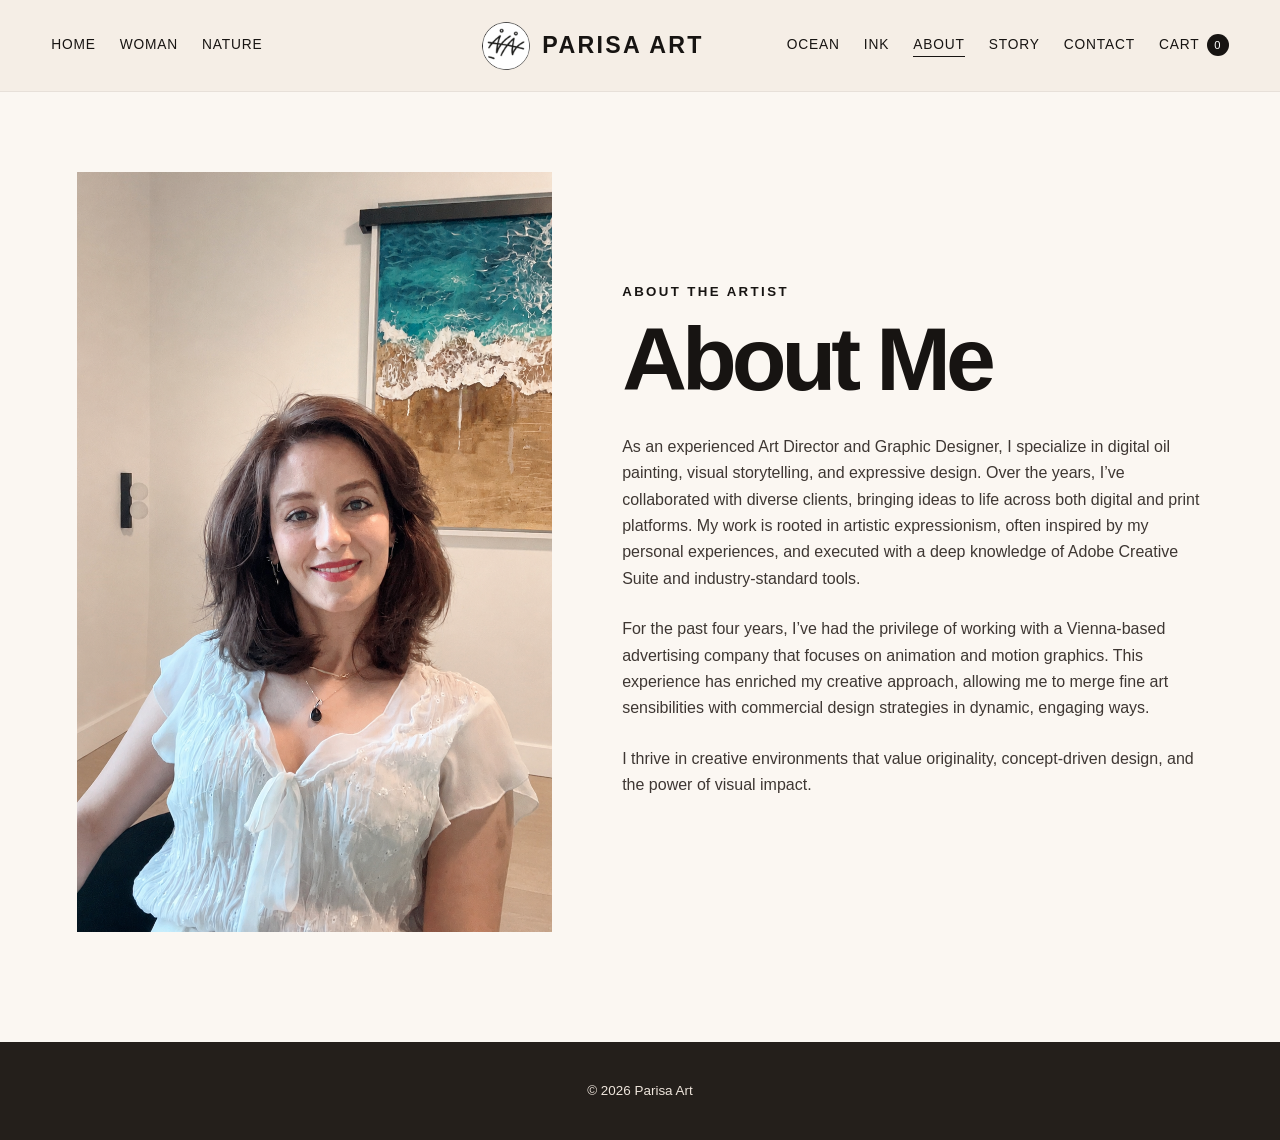
==== commit 3568dd9c: "Add files via upload" ====
--- a/about.html
+++ b/about.html
@@ -7,10 +7,7 @@
   <meta name="description" content="About Parisa Azizi, Art Director, Graphic Designer and digital painter.">
   <link rel="icon" type="image/png" href="image/Icon.png">
   <link rel="apple-touch-icon" href="image/Icon.png">
-  <link rel="preconnect" href="https://fonts.googleapis.com">
-  <link rel="preconnect" href="https://fonts.gstatic.com" crossorigin>
-  <link href="https://fonts.googleapis.com/css2?family=League+Spartan:wght@400;500;600;700;800&family=Montserrat:wght@400;500;600&display=swap" rel="stylesheet">
-  <link rel="stylesheet" href="style.css">
+<link rel="stylesheet" href="style.css">
 </head>
 <body>
 <header class="site-header">
--- a/style.css
+++ b/style.css
@@ -1,14 +1,19 @@
+/* ALAN SANS - local font files */
+@font-face{font-family:"Alan Sans";src:url("fonts/AlanSans-Light.ttf") format("truetype");font-weight:300;font-style:normal;font-display:swap}
+@font-face{font-family:"Alan Sans";src:url("fonts/AlanSans-Regular.ttf") format("truetype");font-weight:400;font-style:normal;font-display:swap}
+@font-face{font-family:"Alan Sans";src:url("fonts/AlanSans-Medium.ttf") format("truetype");font-weight:500;font-style:normal;font-display:swap}
+@font-face{font-family:"Alan Sans";src:url("fonts/AlanSans-SemiBold.ttf") format("truetype");font-weight:600;font-style:normal;font-display:swap}
+@font-face{font-family:"Alan Sans";src:url("fonts/AlanSans-Bold.ttf") format("truetype");font-weight:700;font-style:normal;font-display:swap}
+@font-face{font-family:"Alan Sans";src:url("fonts/AlanSans-ExtraBold.ttf") format("truetype");font-weight:800;font-style:normal;font-display:swap}
+@font-face{font-family:"Alan Sans";src:url("fonts/AlanSans-Black.ttf") format("truetype");font-weight:900;font-style:normal;font-display:swap}
+
 /* =========================
    PARISA ART - GLOBAL STYLE
    ========================= */
 
-/* FONT
-   The bold geometric look is League Spartan.
-   It is loaded in the <head> of every HTML page from Google Fonts.
-*/
 :root{
-  --font-display: "League Spartan", Arial, sans-serif;
-  --font-body: "Montserrat", Arial, sans-serif;
+  --font-display: "Alan Sans", Arial, sans-serif;
+  --font-body: "Alan Sans", Arial, sans-serif;
   --bg: #f7f1ea;
   --paper: #fbf7f2;
   --ink: #171412;
@@ -36,8 +41,8 @@
   font-family:var(--font-display);
 }
 h1,h2,h3{margin-top:0}
-h1{font-size:clamp(3rem,7vw,6rem);line-height:.95;font-weight:700;letter-spacing:-.035em}
-h2{font-size:clamp(2.2rem,4vw,4rem);line-height:1;font-weight:700;letter-spacing:-.025em}
+h1{font-size:clamp(3rem,7vw,6rem);line-height:.9;font-weight:800;letter-spacing:-.055em}
+h2{font-size:clamp(2.2rem,4vw,4rem);line-height:.95;font-weight:800;letter-spacing:-.04em}
 h3{font-size:2rem;line-height:1.05;font-weight:600}
 .eyebrow{
   margin:0 0 16px;
